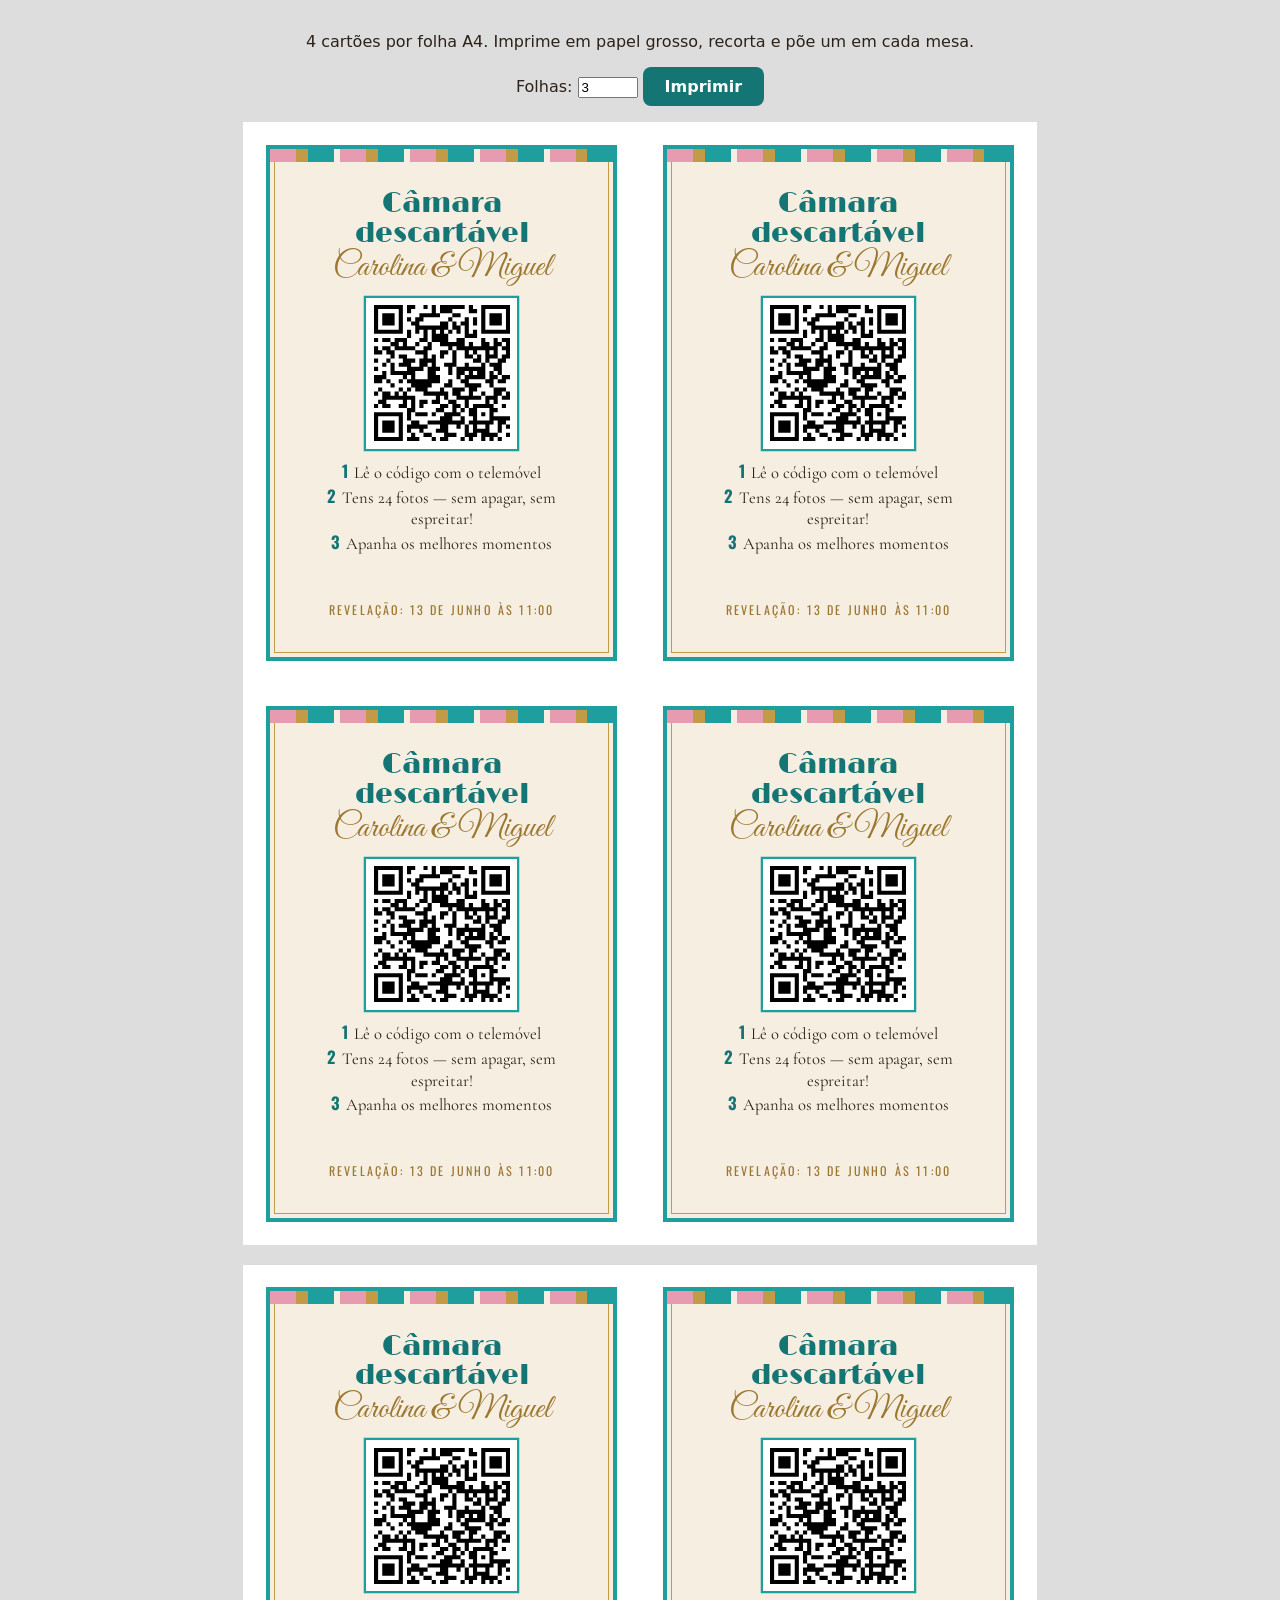
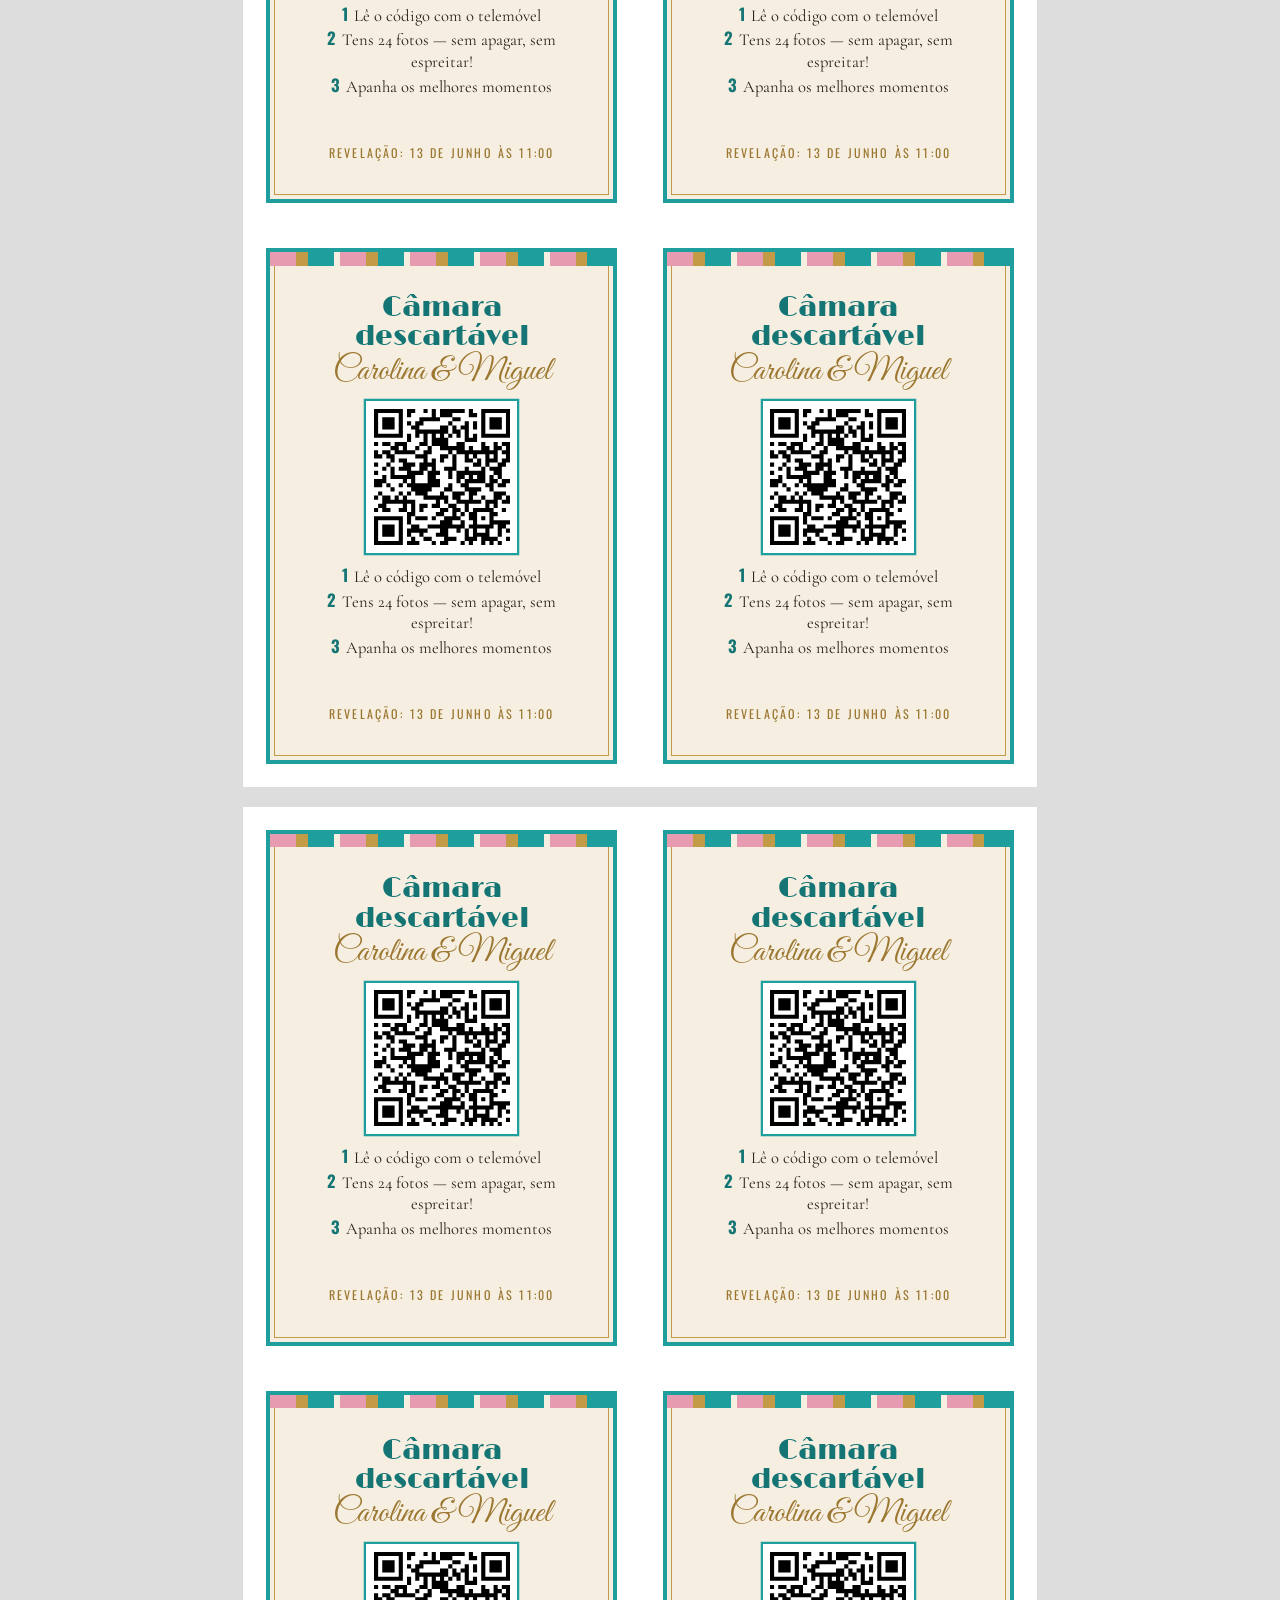
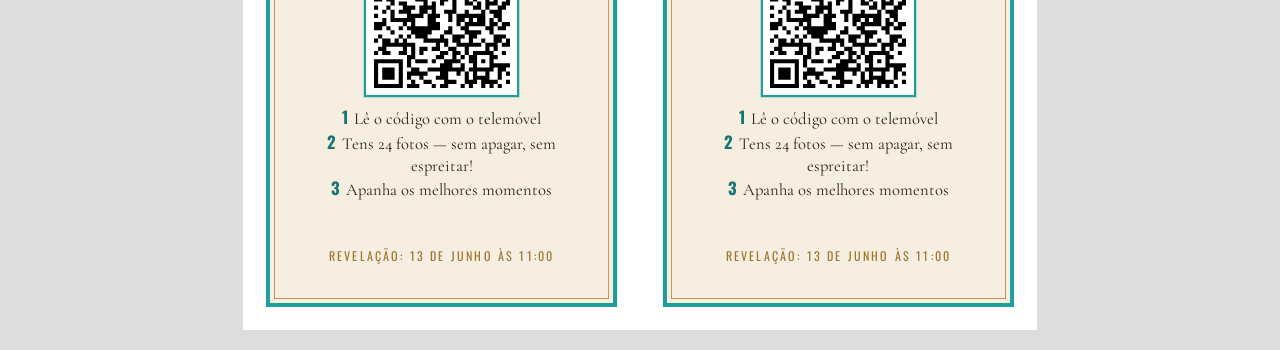
==== cartao-mesa.html @ e616a98f "Câmara descartável para os convidados + cartões de mesa com QR - descartavel.html: 24 fotos por pess" ====
<!doctype html>
<html lang="pt">
<head>
  <meta charset="utf-8">
  <meta name="viewport" content="width=device-width, initial-scale=1">
  <meta name="robots" content="noindex">
  <title>Cartões de mesa · Câmara descartável</title>
  <link rel="preconnect" href="https://fonts.googleapis.com">
  <link rel="preconnect" href="https://fonts.gstatic.com" crossorigin>
  <link href="https://fonts.googleapis.com/css2?family=Cormorant+Garamond:ital,wght@0,500;0,600;1,500&family=Great+Vibes&family=Limelight&family=Oswald:wght@500;700&display=swap" rel="stylesheet">
  <style>
    :root { --turquesa: #1f9e9e; --turquesa-escuro: #157575; --dourado: #c39a45; --dourado-escuro: #9c7731; --rosa: #e79bb0; --papel: #f6efe1; }
    * { box-sizing: border-box; }
    body { margin: 0; background: #ddd; font-family: "Cormorant Garamond", Georgia, serif; color: #2c2219; }
    .barra { padding: 16px; text-align: center; font: 16px system-ui, sans-serif; }
    .barra button { font: 600 16px system-ui; padding: 10px 22px; border-radius: 8px; border: 0; background: var(--turquesa-escuro); color: #fff; cursor: pointer; }
    .folha {
      width: 210mm; height: 297mm; margin: 0 auto 20px; background: #fff;
      display: grid; grid-template-columns: 1fr 1fr; grid-template-rows: 1fr 1fr;
    }
    .cartao {
      position: relative; margin: 6mm; padding: 9mm 8mm 7mm;
      background: var(--papel);
      border: 1.2mm solid var(--turquesa); outline: .4mm solid var(--dourado); outline-offset: -2.6mm;
      display: flex; flex-direction: column; align-items: center; text-align: center;
      overflow: hidden;
    }
    .cartao::before {
      content: ""; position: absolute; left: 0; right: 0; top: 0; height: 3.5mm;
      background: repeating-linear-gradient(90deg, var(--rosa) 0 7mm, var(--dourado) 7mm 10mm, var(--turquesa) 10mm 17mm, var(--papel) 17mm 18.5mm);
    }
    .tit { font-family: Limelight, serif; font-size: 7.4mm; line-height: 1.05; color: var(--turquesa-escuro); margin: 2mm 0 0; }
    .nomes { font-family: "Great Vibes", cursive; font-size: 9mm; color: var(--dourado-escuro); line-height: 1.1; margin: 0; }
    .qr { width: 40mm; height: 40mm; margin: 3mm 0; padding: 2mm; background: #fff; box-shadow: 0 0 0 .6mm var(--turquesa); }
    .qr svg { width: 100%; height: 100%; display: block; }
    ol { margin: 0; padding: 0; list-style: none; font-size: 4.4mm; line-height: 1.3; }
    ol li b { font-family: Oswald, sans-serif; color: var(--turquesa-escuro); margin-right: 1.5mm; }
    .rev { margin-top: auto; font-family: Oswald, sans-serif; font-size: 3.2mm; letter-spacing: .18em; text-transform: uppercase; color: var(--dourado-escuro); }
    @page { size: A4; margin: 0; }
    @media print {
      body { background: none; }
      .barra { display: none; }
      .folha { margin: 0; break-after: page; }
      * { -webkit-print-color-adjust: exact; print-color-adjust: exact; }
    }
  </style>
</head>
<body>
  <div class="barra">
    <p>4 cartões por folha A4. Imprime em papel grosso, recorta e põe um em cada mesa.</p>
    <label>Folhas: <input id="folhas" type="number" min="1" max="20" value="3" style="width:60px"></label>
    <button onclick="window.print()">Imprimir</button>
  </div>
  <div id="folhas-area"></div>

  <template id="tpl">
    <div class="cartao">
      <p class="tit">Câmara<br>descartável</p>
      <p class="nomes"></p>
      <div class="qr"></div>
      <ol>
        <li><b>1</b>Lê o código com o telemóvel</li>
        <li><b>2</b>Tens <span class="n"></span> fotos — sem apagar, sem espreitar!</li>
        <li><b>3</b>Apanha os melhores momentos</li>
      </ol>
      <p class="rev"></p>
    </div>
  </template>

  <script src="js/config.js"></script>
  <script src="vendor/qrcode.min.js"></script>
  <script>
    const cfg = window.PHOTOBOOTH_CONFIG;
    const qr = qrcode(0, 'M');
    qr.addData(`${cfg.siteUrl}/descartavel.html`);
    qr.make();
    const svg = qr.createSvgTag({ cellSize: 4, margin: 0, scalable: true });
    const quando = new Date(cfg.descartavel.revelacao)
      .toLocaleString('pt-PT', { day: 'numeric', month: 'long', hour: '2-digit', minute: '2-digit' }).replace(',', ' às');

    function desenhar(n) {
      const area = document.getElementById('folhas-area');
      area.replaceChildren();
      for (let f = 0; f < n; f++) {
        const folha = document.createElement('div');
        folha.className = 'folha';
        for (let c = 0; c < 4; c++) {
          const el = document.getElementById('tpl').content.cloneNode(true);
          el.querySelector('.nomes').textContent = cfg.nomes;
          el.querySelector('.qr').innerHTML = svg;
          el.querySelector('.n').textContent = cfg.descartavel.fotos;
          el.querySelector('.rev').textContent = `Revelação: ${quando}`;
          folha.append(el);
        }
        area.append(folha);
      }
    }
    const inp = document.getElementById('folhas');
    inp.addEventListener('input', () => desenhar(Math.max(1, Math.min(20, +inp.value || 1))));
    desenhar(+inp.value);
  </script>
</body>
</html>
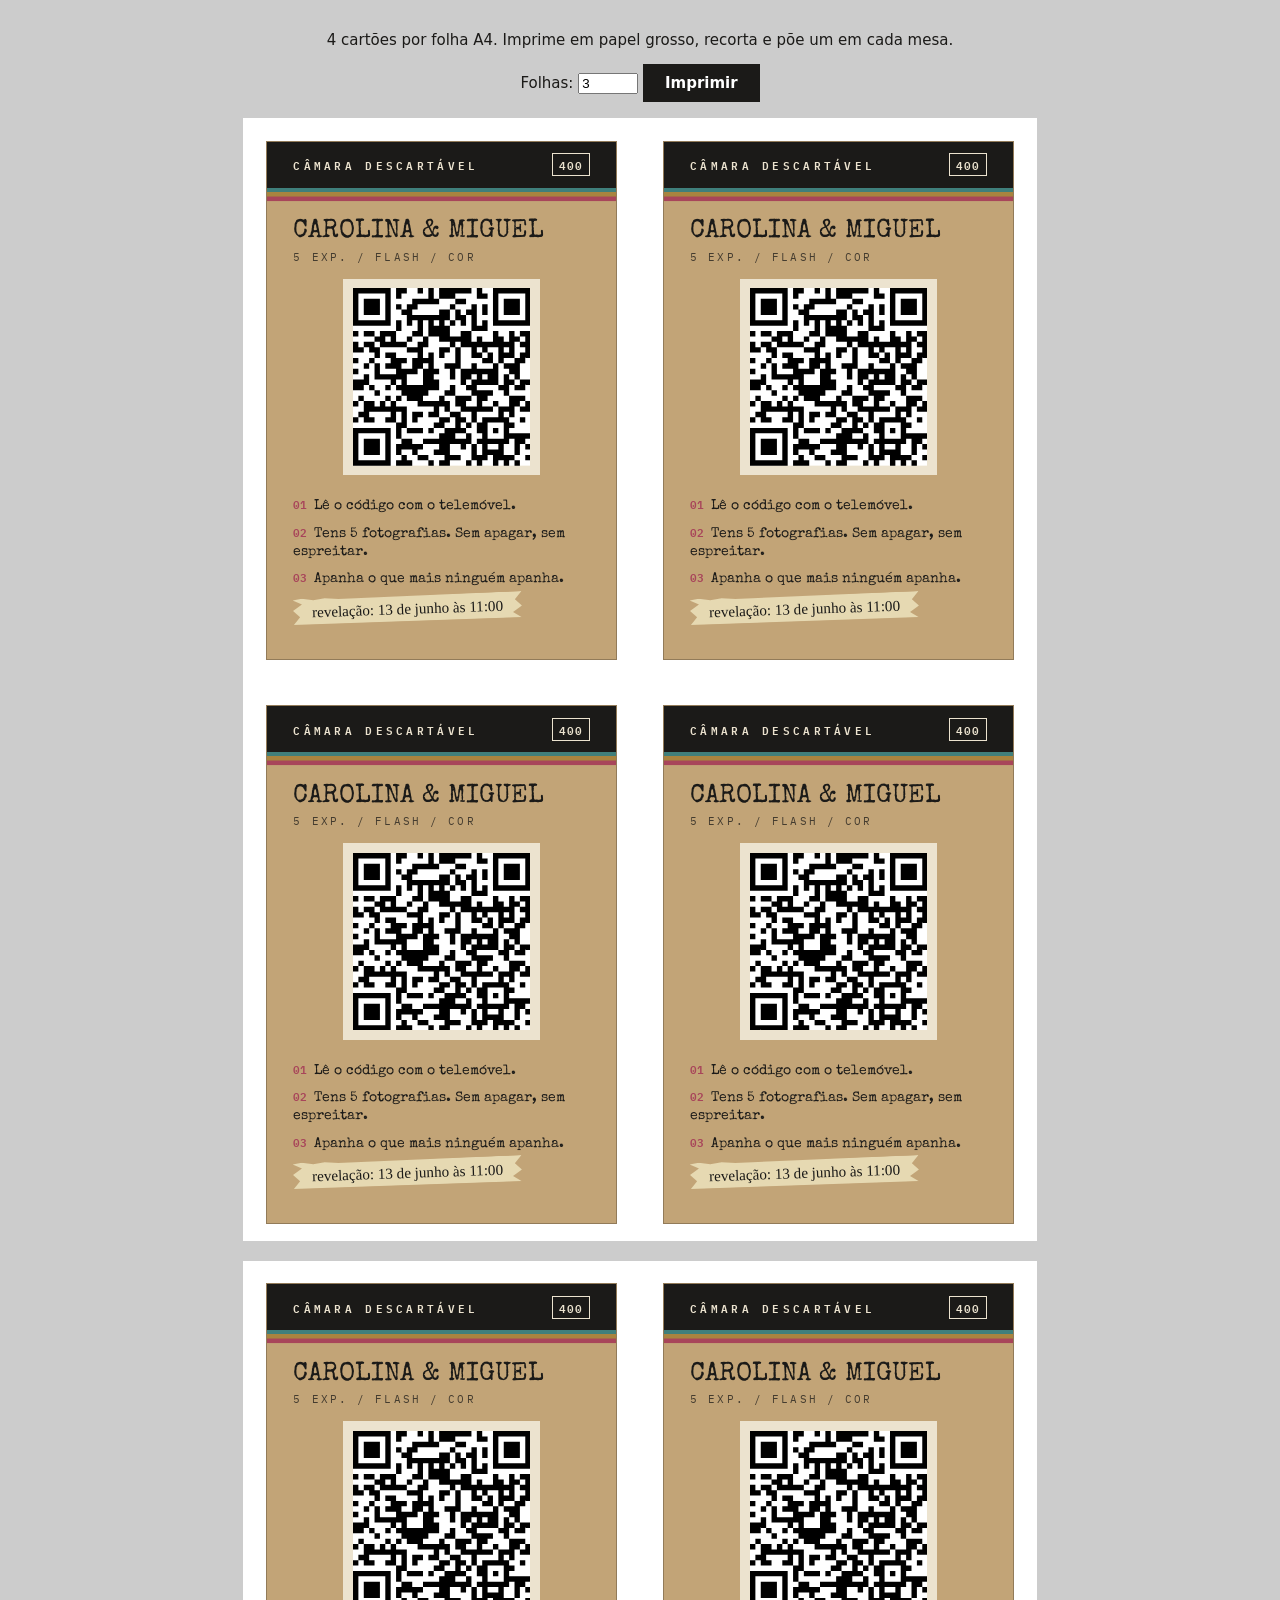
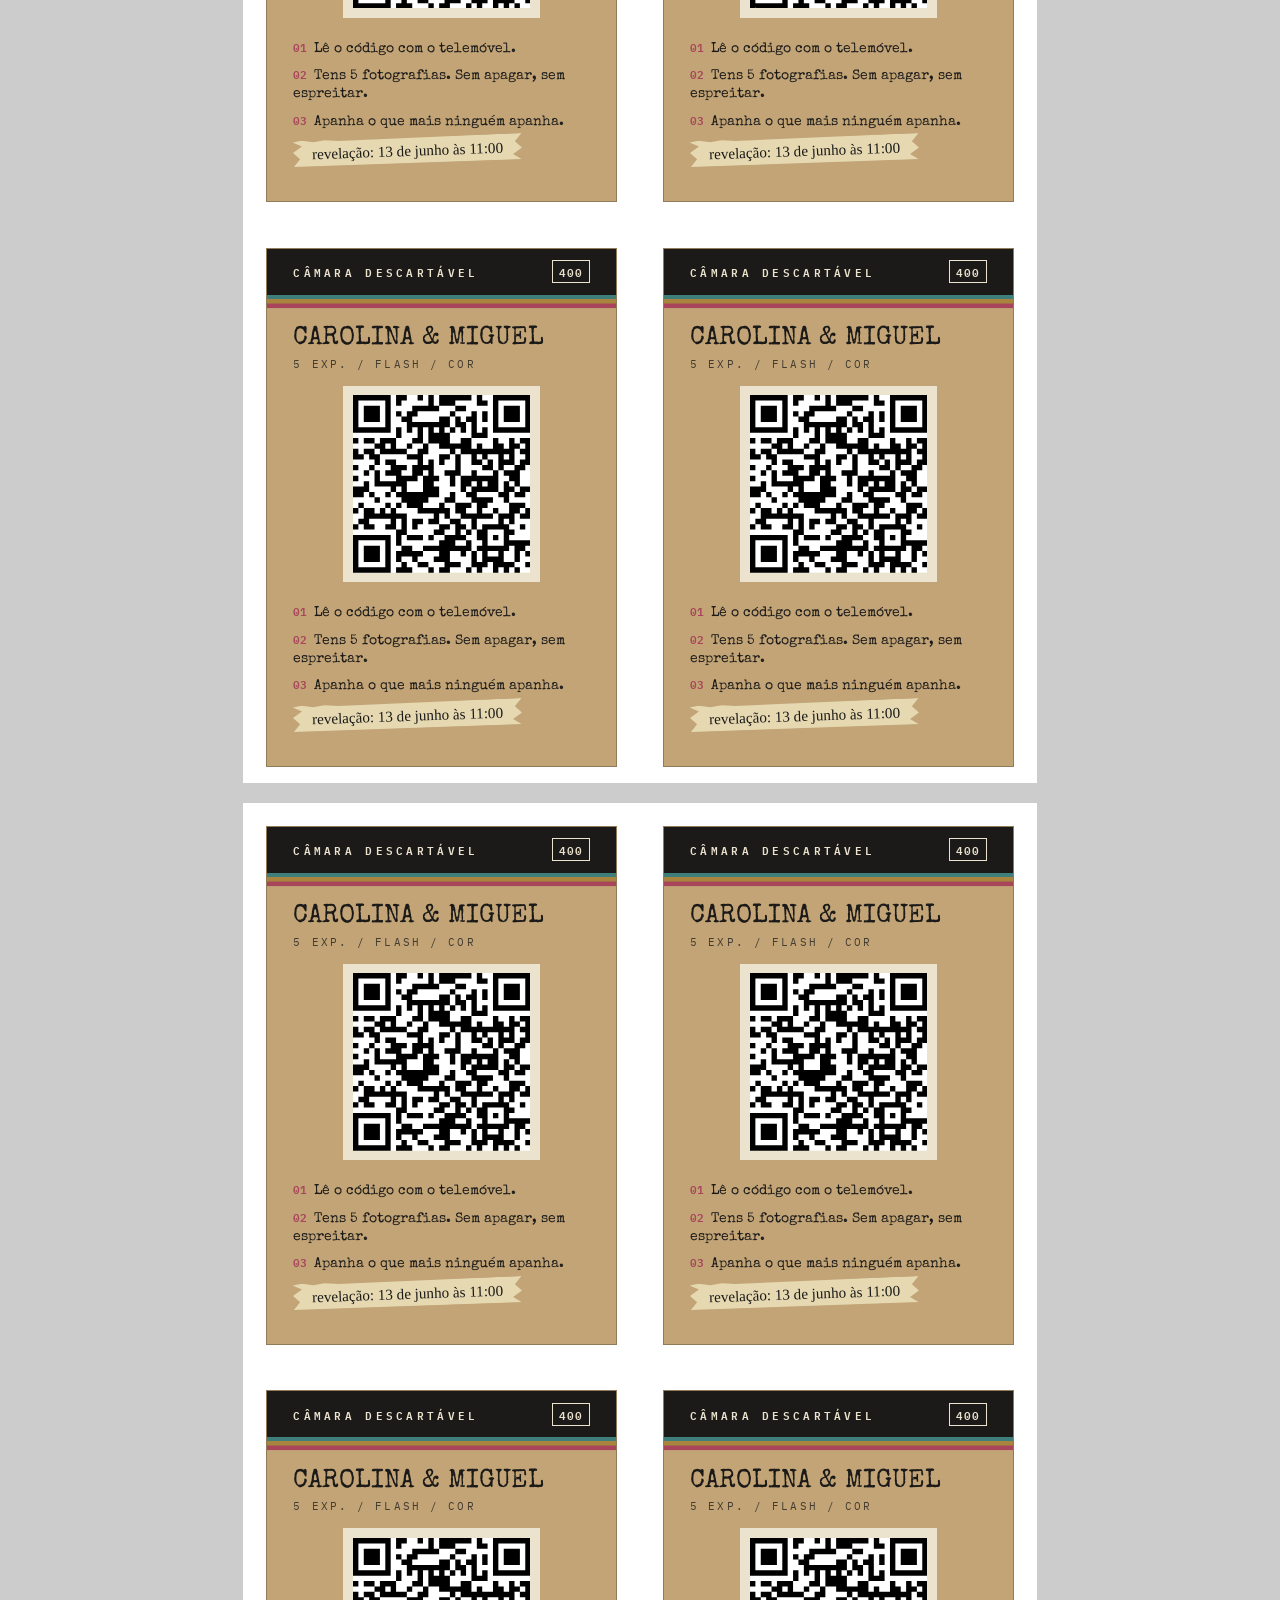
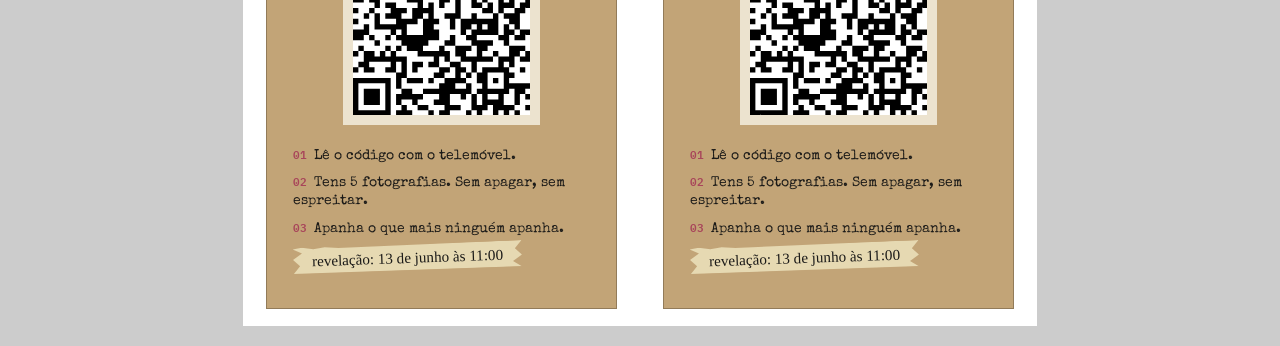
==== commit 472f5786: "Câmara descartável e cartões de mesa com estética crua e analógica Plástico preto com grão, cartão k" ====
--- a/cartao-mesa.html
+++ b/cartao-mesa.html
@@ -7,35 +7,47 @@
   <title>Cartões de mesa · Câmara descartável</title>
   <link rel="preconnect" href="https://fonts.googleapis.com">
   <link rel="preconnect" href="https://fonts.gstatic.com" crossorigin>
-  <link href="https://fonts.googleapis.com/css2?family=Cormorant+Garamond:ital,wght@0,500;0,600;1,500&family=Great+Vibes&family=Limelight&family=Oswald:wght@500;700&display=swap" rel="stylesheet">
+  <link href="https://fonts.googleapis.com/css2?family=IBM+Plex+Mono:wght@400;600&family=Permanent+Marker&family=Special+Elite&display=swap" rel="stylesheet">
   <style>
-    :root { --turquesa: #1f9e9e; --turquesa-escuro: #157575; --dourado: #c39a45; --dourado-escuro: #9c7731; --rosa: #e79bb0; --papel: #f6efe1; }
+    :root { --kraft: #c2a477; --papel: #ece3cf; --tinta: #1b1a18; --turq: #3f7f7b; --latao: #a8843f; --rosa: #a8455a; --fita: #e6d9b2;
+      --maquina: "Special Elite", "Courier New", monospace; --mono: "IBM Plex Mono", monospace; --marcador: "Permanent Marker", cursive; }
     * { box-sizing: border-box; }
-    body { margin: 0; background: #ddd; font-family: "Cormorant Garamond", Georgia, serif; color: #2c2219; }
-    .barra { padding: 16px; text-align: center; font: 16px system-ui, sans-serif; }
-    .barra button { font: 600 16px system-ui; padding: 10px 22px; border-radius: 8px; border: 0; background: var(--turquesa-escuro); color: #fff; cursor: pointer; }
+    body { margin: 0; background: #ccc; font-family: var(--maquina); color: var(--tinta); }
+    .barra { padding: 16px; text-align: center; font: 15px system-ui, sans-serif; }
+    .barra button { font: 600 15px system-ui; padding: 10px 22px; border: 0; background: var(--tinta); color: #fff; cursor: pointer; }
     .folha {
       width: 210mm; height: 297mm; margin: 0 auto 20px; background: #fff;
       display: grid; grid-template-columns: 1fr 1fr; grid-template-rows: 1fr 1fr;
     }
     .cartao {
-      position: relative; margin: 6mm; padding: 9mm 8mm 7mm;
-      background: var(--papel);
-      border: 1.2mm solid var(--turquesa); outline: .4mm solid var(--dourado); outline-offset: -2.6mm;
-      display: flex; flex-direction: column; align-items: center; text-align: center;
-      overflow: hidden;
+      position: relative; margin: 6mm; padding: 0 7mm 6mm;
+      background: var(--kraft);
+      display: flex; flex-direction: column;
+      border: .3mm solid rgba(0,0,0,.25);
     }
-    .cartao::before {
-      content: ""; position: absolute; left: 0; right: 0; top: 0; height: 3.5mm;
-      background: repeating-linear-gradient(90deg, var(--rosa) 0 7mm, var(--dourado) 7mm 10mm, var(--turquesa) 10mm 17mm, var(--papel) 17mm 18.5mm);
+    .topo {
+      margin: 0 -7mm; padding: 3mm 7mm;
+      display: flex; justify-content: space-between; align-items: center;
+      background: var(--tinta); color: var(--papel);
+      font: 600 2.9mm var(--mono); letter-spacing: .3em; text-transform: uppercase;
+      border-bottom: 1.2mm solid var(--turq);
+      box-shadow: 0 1.2mm 0 var(--latao), 0 2.4mm 0 var(--rosa);
     }
-    .tit { font-family: Limelight, serif; font-size: 7.4mm; line-height: 1.05; color: var(--turquesa-escuro); margin: 2mm 0 0; }
-    .nomes { font-family: "Great Vibes", cursive; font-size: 9mm; color: var(--dourado-escuro); line-height: 1.1; margin: 0; }
-    .qr { width: 40mm; height: 40mm; margin: 3mm 0; padding: 2mm; background: #fff; box-shadow: 0 0 0 .6mm var(--turquesa); }
+    .topo b { font-weight: 600; border: .3mm solid var(--papel); padding: .3mm 1.5mm; letter-spacing: .1em; }
+    .nomes { margin: 7mm 0 1mm; font: 400 7mm/1.05 var(--maquina); text-transform: uppercase; }
+    .sub { margin: 0 0 4mm; font: 400 2.8mm var(--mono); letter-spacing: .2em; text-transform: uppercase; opacity: .75; }
+    .meio { display: flex; flex-direction: column; align-items: center; gap: 5mm; }
+    .qr { flex: none; width: 52mm; height: 52mm; padding: 2.5mm; background: var(--papel); }
     .qr svg { width: 100%; height: 100%; display: block; }
-    ol { margin: 0; padding: 0; list-style: none; font-size: 4.4mm; line-height: 1.3; }
-    ol li b { font-family: Oswald, sans-serif; color: var(--turquesa-escuro); margin-right: 1.5mm; }
-    .rev { margin-top: auto; font-family: Oswald, sans-serif; font-size: 3.2mm; letter-spacing: .18em; text-transform: uppercase; color: var(--dourado-escuro); }
+    ol { align-self: stretch; margin: 0; padding: 0; list-style: none; counter-reset: p; font-size: 3.6mm; line-height: 1.35; }
+    ol li { counter-increment: p; margin-bottom: 1.6mm; }
+    ol li::before { content: "0" counter(p) "  "; font: 600 2.8mm var(--mono); color: var(--rosa); }
+    .fita {
+      margin-top: auto; align-self: flex-start; transform: rotate(-2deg);
+      padding: 1.5mm 5mm 1mm; background: var(--fita);
+      font: 400 4mm var(--marcador); white-space: nowrap;
+      clip-path: polygon(0 6%, 4% 0, 9% 7%, 14% 1%, 20% 6%, 100% 0, 97% 30%, 100% 55%, 96% 78%, 100% 100%, 0 100%, 3% 70%, 0 45%, 4% 22%);
+    }
     @page { size: A4; margin: 0; }
     @media print {
       body { background: none; }
@@ -55,15 +67,18 @@
 
   <template id="tpl">
     <div class="cartao">
-      <p class="tit">Câmara<br>descartável</p>
+      <div class="topo"><span>Câmara descartável</span><b>400</b></div>
       <p class="nomes"></p>
-      <div class="qr"></div>
-      <ol>
-        <li><b>1</b>Lê o código com o telemóvel</li>
-        <li><b>2</b>Tens <span class="n"></span> fotos — sem apagar, sem espreitar!</li>
-        <li><b>3</b>Apanha os melhores momentos</li>
-      </ol>
-      <p class="rev"></p>
+      <p class="sub"><span class="n"></span> exp. / flash / cor</p>
+      <div class="meio">
+        <div class="qr"></div>
+        <ol>
+          <li>Lê o código com o telemóvel.</li>
+          <li>Tens <span class="n"></span> fotografias. Sem apagar, sem espreitar.</li>
+          <li>Apanha o que mais ninguém apanha.</li>
+        </ol>
+      </div>
+      <p class="fita"></p>
     </div>
   </template>
 
@@ -88,8 +103,8 @@
           const el = document.getElementById('tpl').content.cloneNode(true);
           el.querySelector('.nomes').textContent = cfg.nomes;
           el.querySelector('.qr').innerHTML = svg;
-          el.querySelector('.n').textContent = cfg.descartavel.fotos;
-          el.querySelector('.rev').textContent = `Revelação: ${quando}`;
+          el.querySelectorAll('.n').forEach((n) => (n.textContent = cfg.descartavel.fotos));
+          el.querySelector('.fita').textContent = `revelação: ${quando}`;
           folha.append(el);
         }
         area.append(folha);
